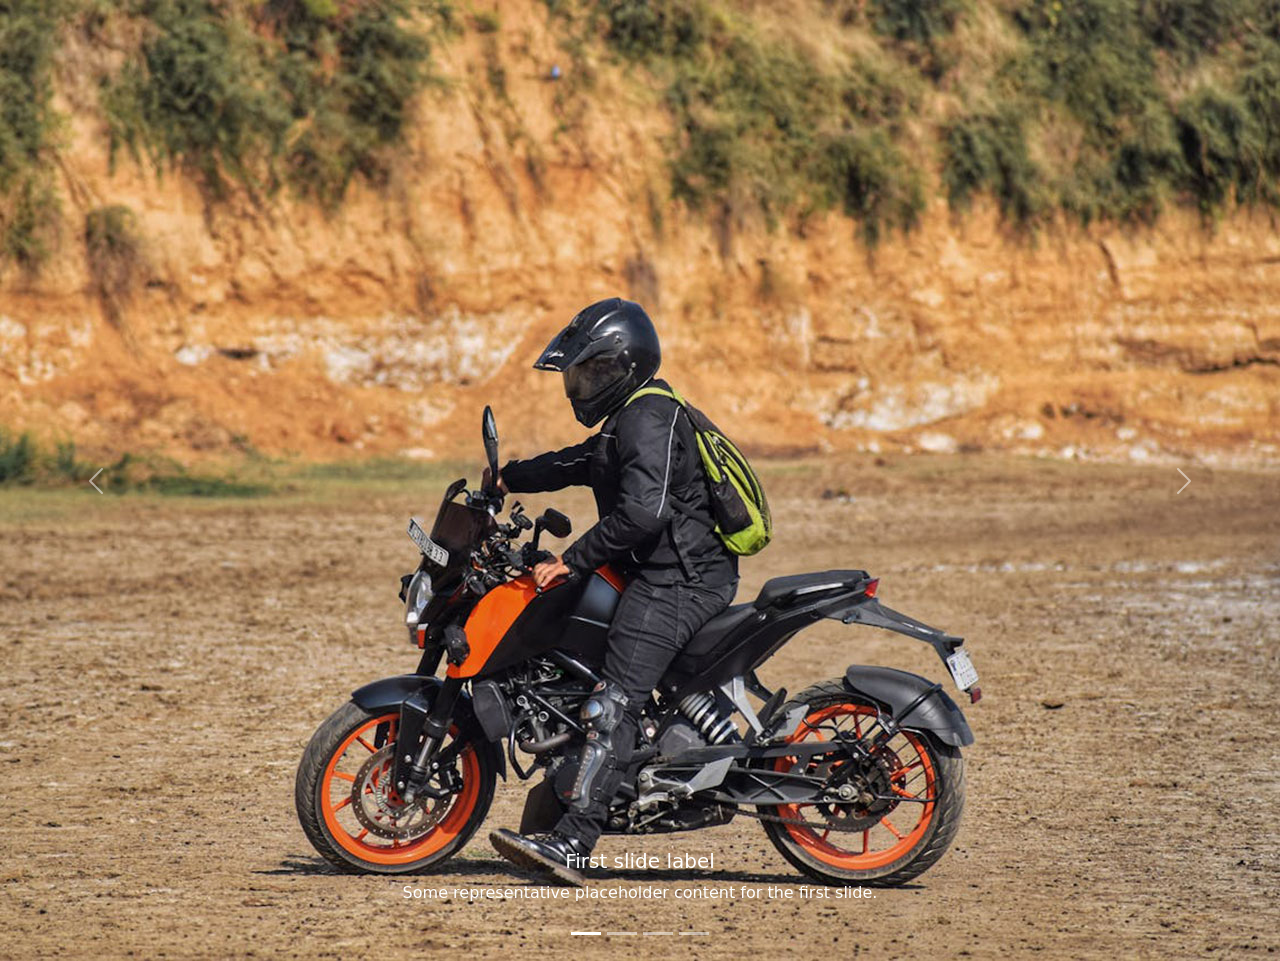
==== index.html @ fad2561f "Add files via upload" ====
<!DOCTYPE html>
<html lang="en">
<head>
    <meta charset="UTF-8">
    <meta name="viewport" content="width=device-width, initial-scale=1.0">
    <meta name="title" content="Carousel">
    <meta name="description" content="Carousel">
    <meta name="keywords" content="Carousel">
    <meta name="robots" content="index, follow">
    <meta name="revisit-after" content="3 days">
    <meta name="author" content="alaminwebdev">
    <title>Bt_5_Carousel</title>
    <!--css links-->
    <link rel="stylesheet" href="css/bootstrap.css">
    <link rel="stylesheet" href="css/style.css">
    <link rel="stylesheet" href="css/media.css">

</head>
<body>
<!--Carousel-->    


<div id="carouselExampleCaptions" class="carousel slide" data-bs-ride="carousel">
    <div class="carousel-indicators">
      <button type="button" data-bs-target="#carouselExampleCaptions" data-bs-slide-to="0" class="active" aria-current="true" aria-label="Slide 1"></button>
      <button type="button" data-bs-target="#carouselExampleCaptions" data-bs-slide-to="1" aria-label="Slide 2"></button>
      <button type="button" data-bs-target="#carouselExampleCaptions" data-bs-slide-to="2" aria-label="Slide 3"></button>
      <button type="button" data-bs-target="#carouselExampleCaptions" data-bs-slide-to="3" aria-label="Slide 4"></button>
    </div>
    <div class="carousel-inner">
      <div class="carousel-item active">
        <img src="image/bike11.jpg" class="d-block w-100" alt="bike4">
        <div class="carousel-caption d-none d-md-block">
          <h5>First slide label</h5>
          <p>Some representative placeholder content for the first slide.</p>
        </div>
      </div>
      <div class="carousel-item">
        <img src="image/bike3.jpg" class="d-block w-100" alt="bike3">
        <div class="carousel-caption d-none d-md-block">
          <h5>Second slide label</h5>
          <p>Some representative placeholder content for the second slide.</p>
        </div>
      </div>
      <div class="carousel-item">
        <img src="image/bike2.jpg" class="d-block w-100" alt="bike2">
        <div class="carousel-caption d-none d-md-block">
          <h5>Third slide label</h5>
          <p>Some representative placeholder content for the third slide.</p>
        </div>
        <div class="carousel-item">
            <img src="image/bike1.jpg" class="d-block w-100" alt="bike1">
            <div class="carousel-caption d-none d-md-block">
              <h5>Third slide label</h5>
              <p>Some representative placeholder content for the third slide.</p>
            </div>
      </div>
    </div>
    <button class="carousel-control-prev" type="button" data-bs-target="#carouselExampleCaptions" data-bs-slide="prev">
      <span class="carousel-control-prev-icon" aria-hidden="true"></span>
      <span class="visually-hidden">Previous</span>
    </button>
    <button class="carousel-control-next" type="button" data-bs-target="#carouselExampleCaptions" data-bs-slide="next">
      <span class="carousel-control-next-icon" aria-hidden="true"></span>
      <span class="visually-hidden">Next</span>
    </button>
  </div>


<!--Carousel-->

<!--js links-->
    <script src="js/bootstrap.bundle.min.js"></script>
    <script src="js/script.js"></script>
</body>
</html>
---- css/style.css ----
h1{
    font-family: sans-serif;
    font-size: 40px;
    color: navy;
    text-align: center;
    margin-top: 25px;
 
}
---- css/media.css ----
/* Extra small devices (portrait phones, less than 576px)*/
@media (max-width: 575.98px) {
    /*.lime{
    display: none    
    }
    .red{
        display: none ;
    }*/
  }

/* Small devices (landscape phones, 576px and up)*/
@media (min-width: 576px) and (max-width: 767.98px) {
    /*.red{
        display: none;
    }*/
  }

/* Medium devices (tablets, 768px and up)*/
@media (min-width: 768px) and (max-width: 991.98px) {  }

/* Large devices (desktops, 992px and up)*/
@media (min-width: 992px) and (max-width: 1199.98px) {  }

/* Extra large devices (large desktops, 1200px and up)*/
@media (min-width: 1200px) and (max-width: 1399.98px) {  }

/* Extra large devices (large desktops, 1400px and up)*/
@media (min-width: 1400px) {  }
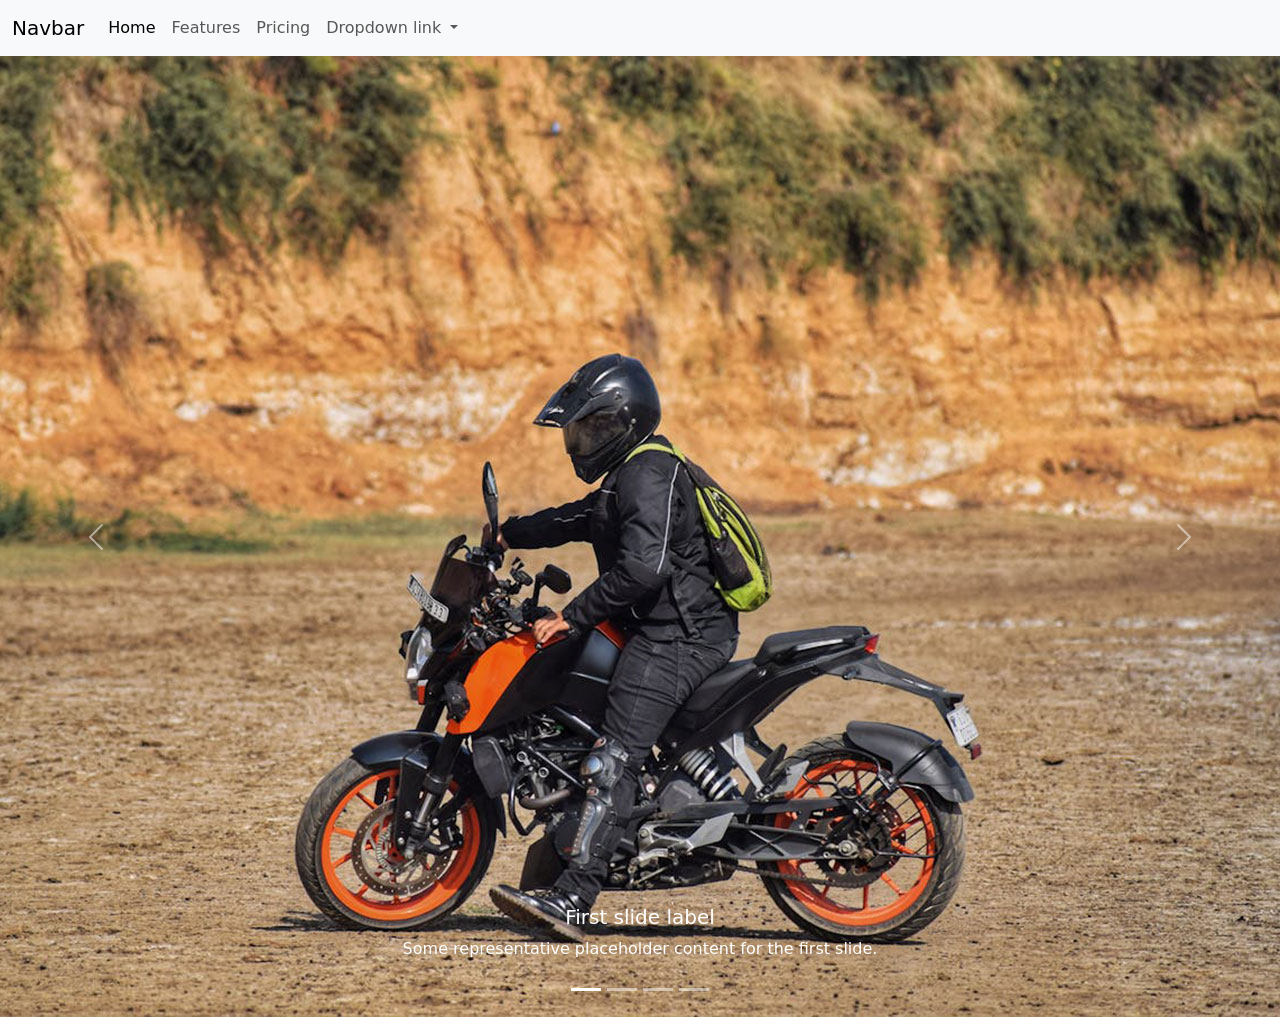
==== commit 7ad6f480: "Update index.html" ====
--- a/index.html
+++ b/index.html
@@ -17,6 +17,41 @@
 
 </head>
 <body>
+
+<!--header-->
+    <section>
+        <nav class="navbar navbar-expand-lg bg-body-tertiary">
+  <div class="container-fluid">
+    <a class="navbar-brand" href="#">Navbar</a>
+    <button class="navbar-toggler" type="button" data-bs-toggle="collapse" data-bs-target="#navbarNavDropdown" aria-controls="navbarNavDropdown" aria-expanded="false" aria-label="Toggle navigation">
+      <span class="navbar-toggler-icon"></span>
+    </button>
+    <div class="collapse navbar-collapse" id="navbarNavDropdown">
+      <ul class="navbar-nav">
+        <li class="nav-item">
+          <a class="nav-link active" aria-current="page" href="#">Home</a>
+        </li>
+        <li class="nav-item">
+          <a class="nav-link" href="#">Features</a>
+        </li>
+        <li class="nav-item">
+          <a class="nav-link" href="#">Pricing</a>
+        </li>
+        <li class="nav-item dropdown">
+          <a class="nav-link dropdown-toggle" href="#" role="button" data-bs-toggle="dropdown" aria-expanded="false">
+            Dropdown link
+          </a>
+          <ul class="dropdown-menu">
+            <li><a class="dropdown-item" href="#">Action</a></li>
+            <li><a class="dropdown-item" href="#">Another action</a></li>
+            <li><a class="dropdown-item" href="#">Something else here</a></li>
+          </ul>
+        </li>
+      </ul>
+    </div>
+  </div>
+</nav>
+    </section>
 <!--Carousel-->    
 
 
@@ -73,4 +108,4 @@
     <script src="js/bootstrap.bundle.min.js"></script>
     <script src="js/script.js"></script>
 </body>
-</html>+</html>
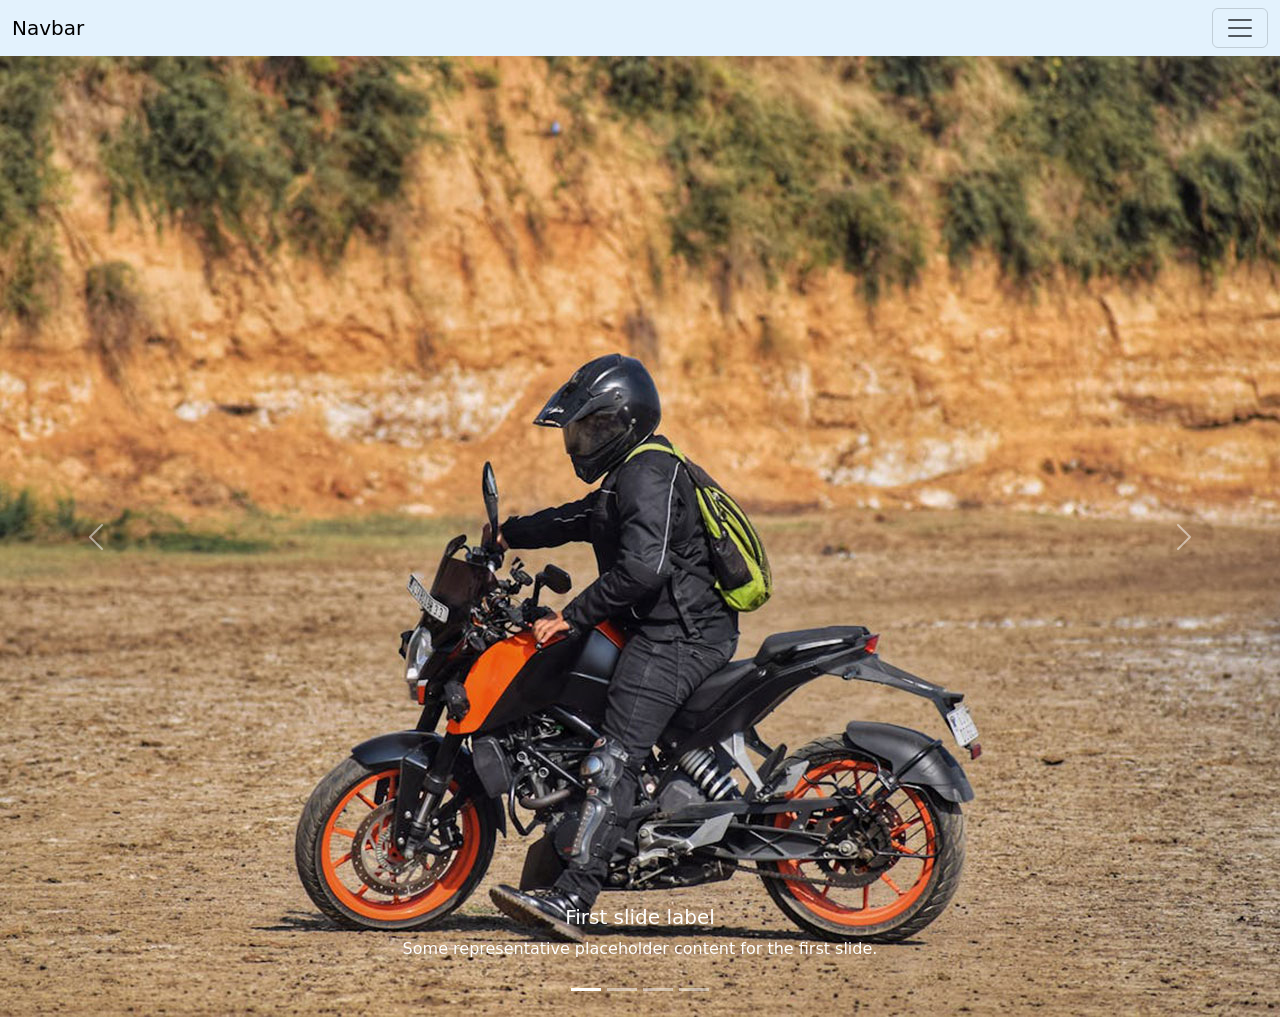
==== commit 25b374df: "Update index.html" ====
--- a/index.html
+++ b/index.html
@@ -20,7 +20,7 @@
 
 <!--header-->
     <section>
-        <nav class="navbar navbar-expand-lg bg-body-tertiary">
+        <nav class="navbar" style="background-color: #e3f2fd;">
   <div class="container-fluid">
     <a class="navbar-brand" href="#">Navbar</a>
     <button class="navbar-toggler" type="button" data-bs-toggle="collapse" data-bs-target="#navbarNavDropdown" aria-controls="navbarNavDropdown" aria-expanded="false" aria-label="Toggle navigation">
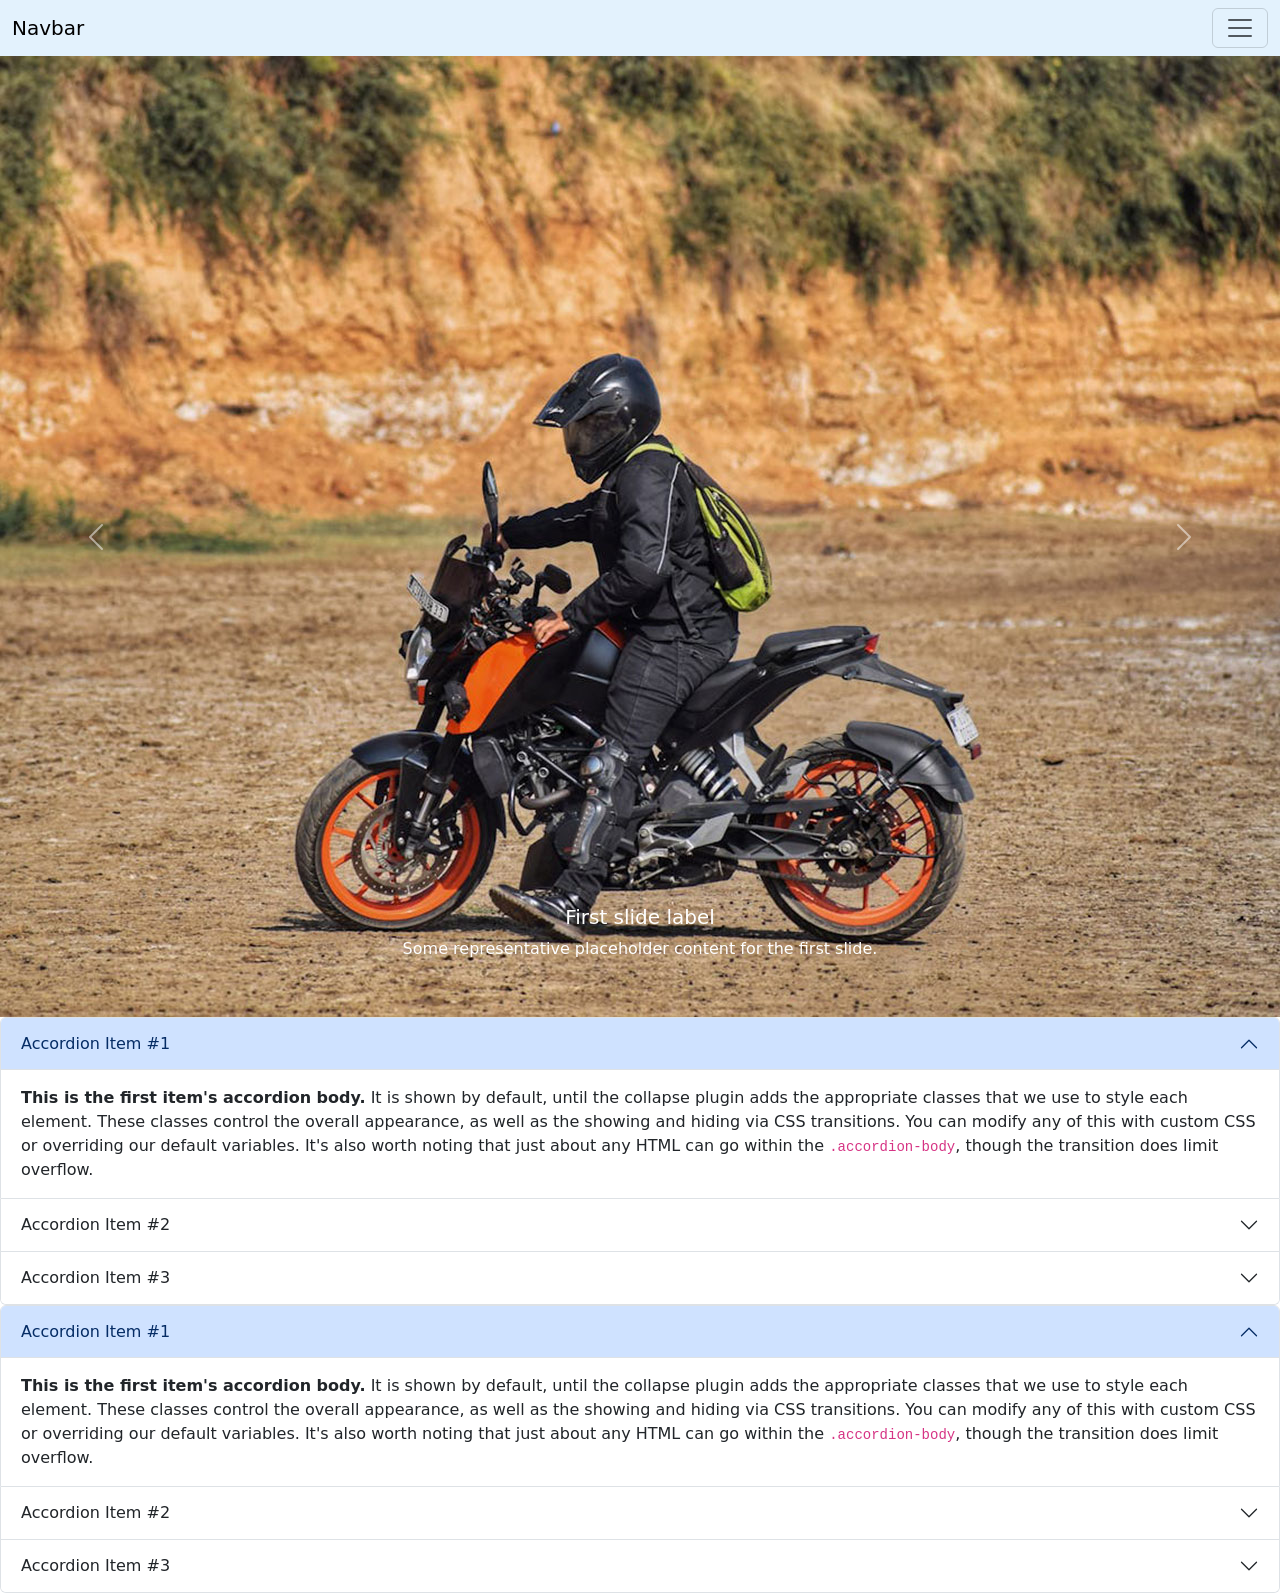
==== commit 19d572f1: "Update index.html" ====
--- a/index.html
+++ b/index.html
@@ -103,6 +103,89 @@
 
 
 <!--Carousel-->
+    <!--accordion-->
+    <section>
+        <div class="accordion" id="accordionExample">
+  <div class="accordion-item">
+    <h2 class="accordion-header">
+      <button class="accordion-button" type="button" data-bs-toggle="collapse" data-bs-target="#collapseOne" aria-expanded="true" aria-controls="collapseOne">
+        Accordion Item #1
+      </button>
+    </h2>
+    <div id="collapseOne" class="accordion-collapse collapse show" data-bs-parent="#accordionExample">
+      <div class="accordion-body">
+        <strong>This is the first item's accordion body.</strong> It is shown by default, until the collapse plugin adds the appropriate classes that we use to style each element. These classes control the overall appearance, as well as the showing and hiding via CSS transitions. You can modify any of this with custom CSS or overriding our default variables. It's also worth noting that just about any HTML can go within the <code>.accordion-body</code>, though the transition does limit overflow.
+      </div>
+    </div>
+  </div>
+  <div class="accordion-item">
+    <h2 class="accordion-header">
+      <button class="accordion-button collapsed" type="button" data-bs-toggle="collapse" data-bs-target="#collapseTwo" aria-expanded="false" aria-controls="collapseTwo">
+        Accordion Item #2
+      </button>
+    </h2>
+    <div id="collapseTwo" class="accordion-collapse collapse" data-bs-parent="#accordionExample">
+      <div class="accordion-body">
+        <strong>This is the second item's accordion body.</strong> It is hidden by default, until the collapse plugin adds the appropriate classes that we use to style each element. These classes control the overall appearance, as well as the showing and hiding via CSS transitions. You can modify any of this with custom CSS or overriding our default variables. It's also worth noting that just about any HTML can go within the <code>.accordion-body</code>, though the transition does limit overflow.
+      </div>
+    </div>
+  </div>
+  <div class="accordion-item">
+    <h2 class="accordion-header">
+      <button class="accordion-button collapsed" type="button" data-bs-toggle="collapse" data-bs-target="#collapseThree" aria-expanded="false" aria-controls="collapseThree">
+        Accordion Item #3
+      </button>
+    </h2>
+    <div id="collapseThree" class="accordion-collapse collapse" data-bs-parent="#accordionExample">
+      <div class="accordion-body">
+        <strong>This is the third item's accordion body.</strong> It is hidden by default, until the collapse plugin adds the appropriate classes that we use to style each element. These classes control the overall appearance, as well as the showing and hiding via CSS transitions. You can modify any of this with custom CSS or overriding our default variables. It's also worth noting that just about any HTML can go within the <code>.accordion-body</code>, though the transition does limit overflow.
+      </div>
+    </div>
+  </div>
+</div>
+    </section>
+    <section>
+        <div>
+            <div class="accordion" id="accordionPanelsStayOpenExample">
+  <div class="accordion-item">
+    <h2 class="accordion-header">
+      <button class="accordion-button" type="button" data-bs-toggle="collapse" data-bs-target="#panelsStayOpen-collapseOne" aria-expanded="true" aria-controls="panelsStayOpen-collapseOne">
+        Accordion Item #1
+      </button>
+    </h2>
+    <div id="panelsStayOpen-collapseOne" class="accordion-collapse collapse show">
+      <div class="accordion-body">
+        <strong>This is the first item's accordion body.</strong> It is shown by default, until the collapse plugin adds the appropriate classes that we use to style each element. These classes control the overall appearance, as well as the showing and hiding via CSS transitions. You can modify any of this with custom CSS or overriding our default variables. It's also worth noting that just about any HTML can go within the <code>.accordion-body</code>, though the transition does limit overflow.
+      </div>
+    </div>
+  </div>
+  <div class="accordion-item">
+    <h2 class="accordion-header">
+      <button class="accordion-button collapsed" type="button" data-bs-toggle="collapse" data-bs-target="#panelsStayOpen-collapseTwo" aria-expanded="false" aria-controls="panelsStayOpen-collapseTwo">
+        Accordion Item #2
+      </button>
+    </h2>
+    <div id="panelsStayOpen-collapseTwo" class="accordion-collapse collapse">
+      <div class="accordion-body">
+        <strong>This is the second item's accordion body.</strong> It is hidden by default, until the collapse plugin adds the appropriate classes that we use to style each element. These classes control the overall appearance, as well as the showing and hiding via CSS transitions. You can modify any of this with custom CSS or overriding our default variables. It's also worth noting that just about any HTML can go within the <code>.accordion-body</code>, though the transition does limit overflow.
+      </div>
+    </div>
+  </div>
+  <div class="accordion-item">
+    <h2 class="accordion-header">
+      <button class="accordion-button collapsed" type="button" data-bs-toggle="collapse" data-bs-target="#panelsStayOpen-collapseThree" aria-expanded="false" aria-controls="panelsStayOpen-collapseThree">
+        Accordion Item #3
+      </button>
+    </h2>
+    <div id="panelsStayOpen-collapseThree" class="accordion-collapse collapse">
+      <div class="accordion-body">
+        <strong>This is the third item's accordion body.</strong> It is hidden by default, until the collapse plugin adds the appropriate classes that we use to style each element. These classes control the overall appearance, as well as the showing and hiding via CSS transitions. You can modify any of this with custom CSS or overriding our default variables. It's also worth noting that just about any HTML can go within the <code>.accordion-body</code>, though the transition does limit overflow.
+      </div>
+    </div>
+  </div>
+</div>
+        </div>
+    </section>
 
 <!--js links-->
     <script src="js/bootstrap.bundle.min.js"></script>
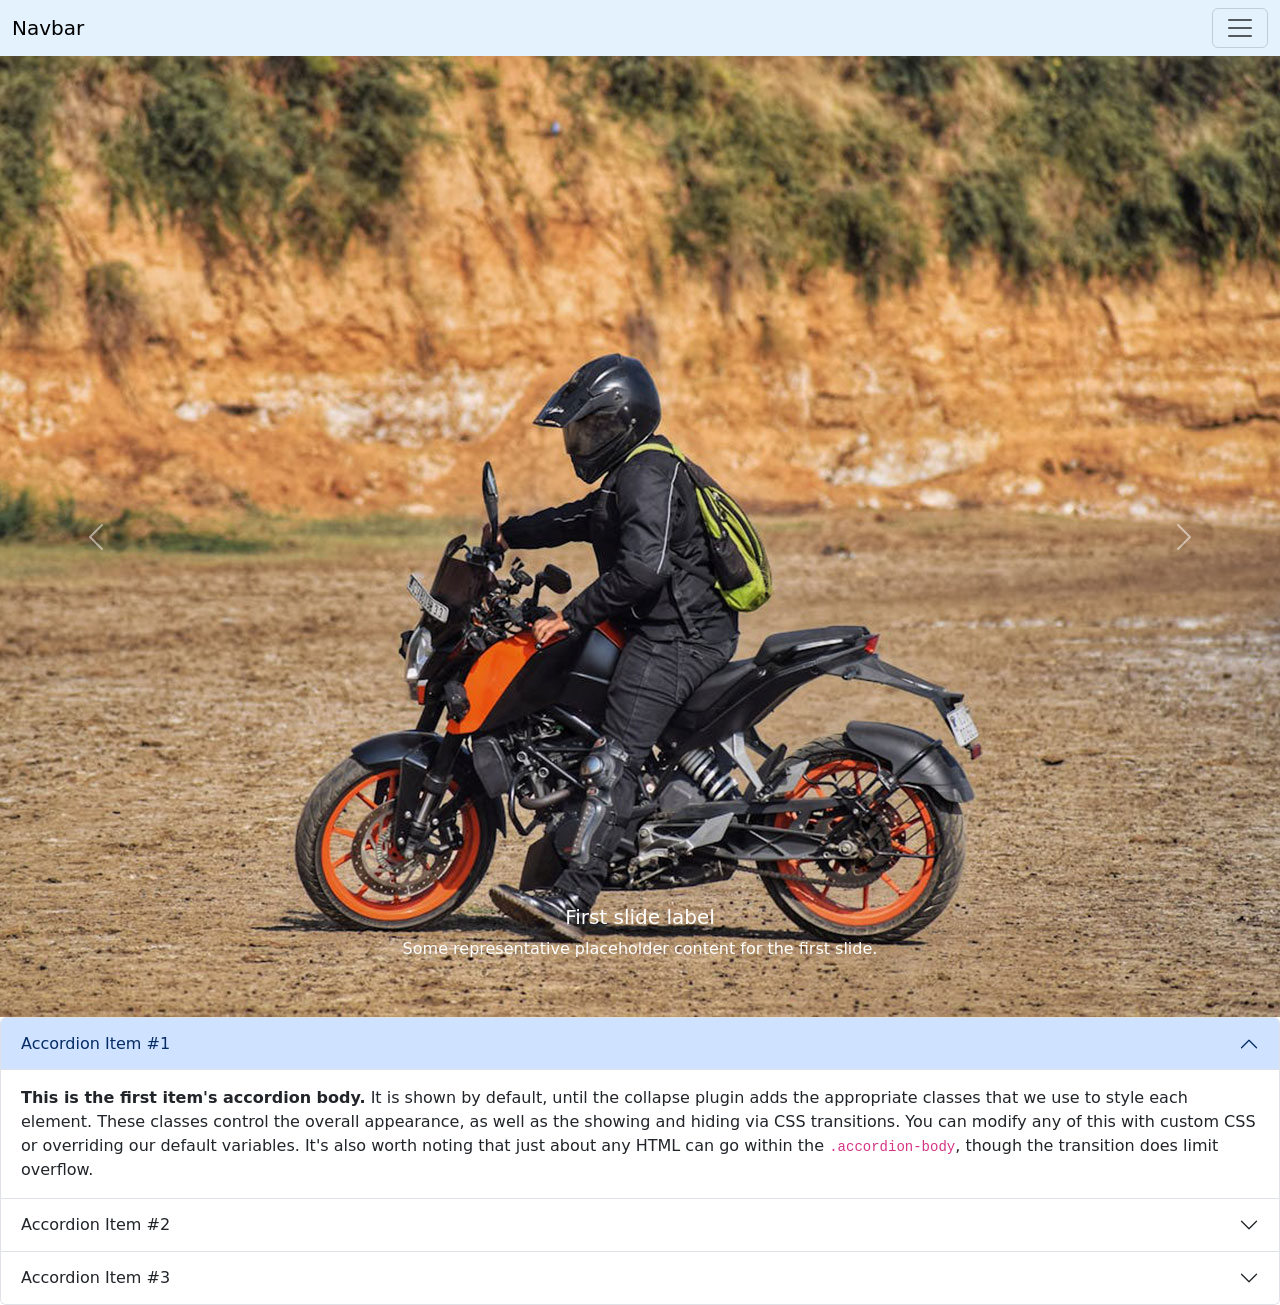
==== commit 063654f1: "Update index.html" ====
--- a/index.html
+++ b/index.html
@@ -104,46 +104,7 @@
 
 <!--Carousel-->
     <!--accordion-->
-    <section>
-        <div class="accordion" id="accordionExample">
-  <div class="accordion-item">
-    <h2 class="accordion-header">
-      <button class="accordion-button" type="button" data-bs-toggle="collapse" data-bs-target="#collapseOne" aria-expanded="true" aria-controls="collapseOne">
-        Accordion Item #1
-      </button>
-    </h2>
-    <div id="collapseOne" class="accordion-collapse collapse show" data-bs-parent="#accordionExample">
-      <div class="accordion-body">
-        <strong>This is the first item's accordion body.</strong> It is shown by default, until the collapse plugin adds the appropriate classes that we use to style each element. These classes control the overall appearance, as well as the showing and hiding via CSS transitions. You can modify any of this with custom CSS or overriding our default variables. It's also worth noting that just about any HTML can go within the <code>.accordion-body</code>, though the transition does limit overflow.
-      </div>
-    </div>
-  </div>
-  <div class="accordion-item">
-    <h2 class="accordion-header">
-      <button class="accordion-button collapsed" type="button" data-bs-toggle="collapse" data-bs-target="#collapseTwo" aria-expanded="false" aria-controls="collapseTwo">
-        Accordion Item #2
-      </button>
-    </h2>
-    <div id="collapseTwo" class="accordion-collapse collapse" data-bs-parent="#accordionExample">
-      <div class="accordion-body">
-        <strong>This is the second item's accordion body.</strong> It is hidden by default, until the collapse plugin adds the appropriate classes that we use to style each element. These classes control the overall appearance, as well as the showing and hiding via CSS transitions. You can modify any of this with custom CSS or overriding our default variables. It's also worth noting that just about any HTML can go within the <code>.accordion-body</code>, though the transition does limit overflow.
-      </div>
-    </div>
-  </div>
-  <div class="accordion-item">
-    <h2 class="accordion-header">
-      <button class="accordion-button collapsed" type="button" data-bs-toggle="collapse" data-bs-target="#collapseThree" aria-expanded="false" aria-controls="collapseThree">
-        Accordion Item #3
-      </button>
-    </h2>
-    <div id="collapseThree" class="accordion-collapse collapse" data-bs-parent="#accordionExample">
-      <div class="accordion-body">
-        <strong>This is the third item's accordion body.</strong> It is hidden by default, until the collapse plugin adds the appropriate classes that we use to style each element. These classes control the overall appearance, as well as the showing and hiding via CSS transitions. You can modify any of this with custom CSS or overriding our default variables. It's also worth noting that just about any HTML can go within the <code>.accordion-body</code>, though the transition does limit overflow.
-      </div>
-    </div>
-  </div>
-</div>
-    </section>
+    
     <section>
         <div>
             <div class="accordion" id="accordionPanelsStayOpenExample">
